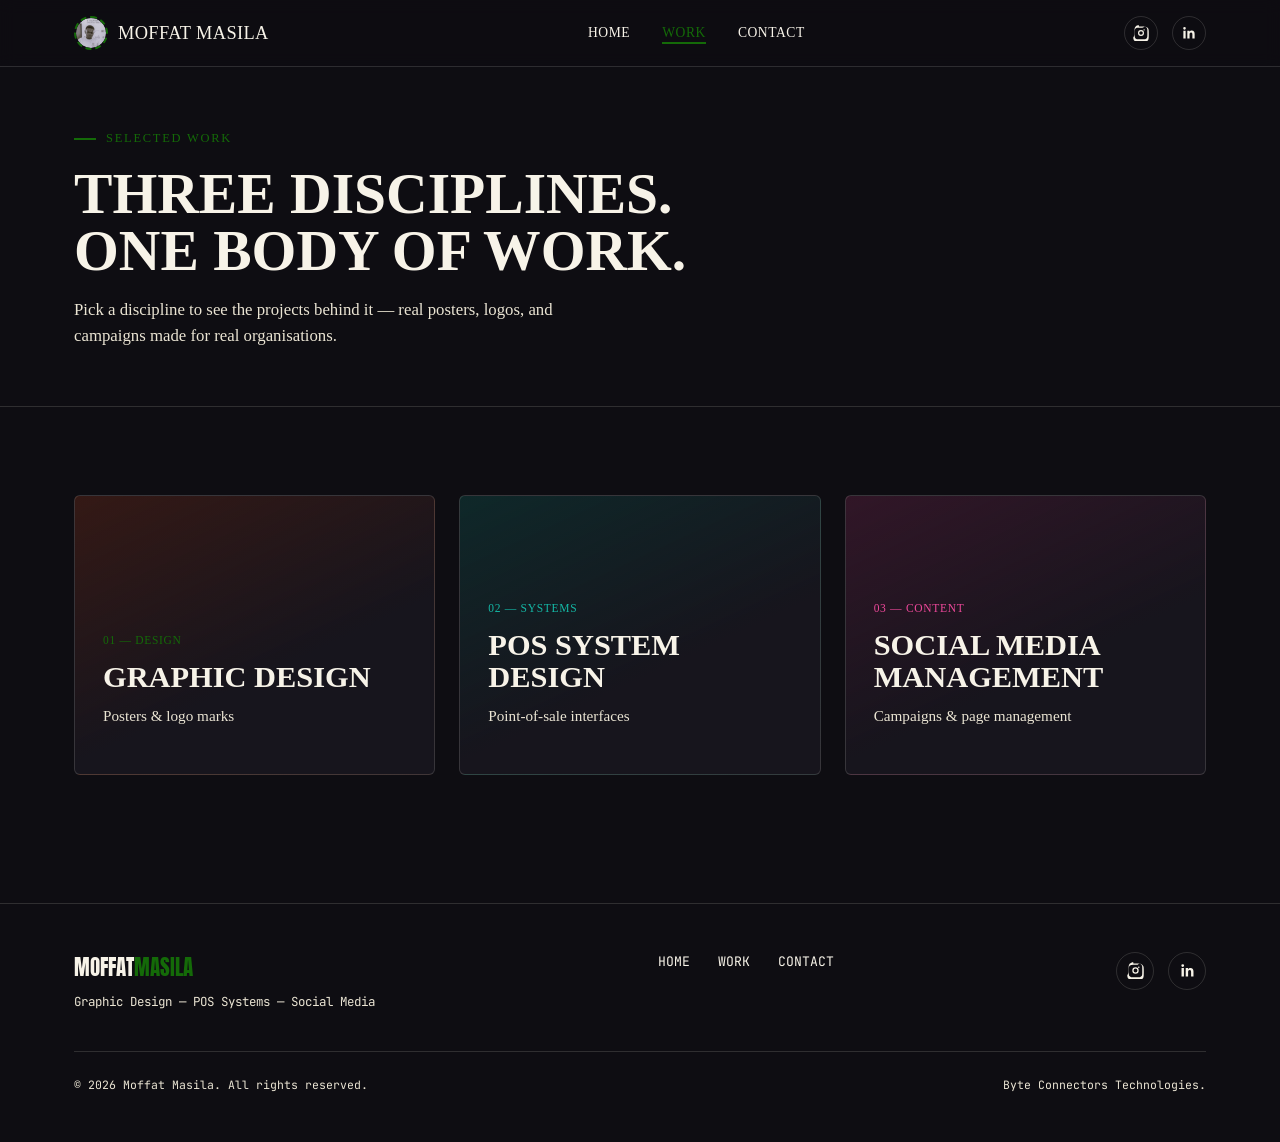
==== work/index.html @ 438902cf "new changes" ====
<!DOCTYPE html>
<html lang="en">
<head>
<meta charset="UTF-8">
<meta name="viewport" content="width=device-width, initial-scale=1.0">
<title>Work — Moffat Masila</title>
<meta name="description" content="Graphic design, POS system design, and social media management work by Moffat Masila.">
<link rel="icon" type="image/svg+xml" href="../images/favicon.svg">
<link rel="preconnect" href="https://fonts.googleapis.com">
<link rel="preconnect" href="https://fonts.gstatic.com" crossorigin>
<link href="https://fonts.googleapis.com/css2?family=Anton&family=JetBrains+Mono:wght@400;500;700&family=Work+Sans:wght@400;500;600&display=swap" rel="stylesheet">
<link rel="stylesheet" href="../css/style.css">
</head>
<body>

<header class="site-header">
  <div class="container nav">
    <a href="../index.html" class="nav-mark">
      <span class="badge"><img src="../images/profile/moffat-masila.jpg" alt="Moffat Masila"></span> MOFFAT MASILA
    </a>
    <nav aria-label="Primary">
      <ul class="nav-links">
        <li><a href="../index.html">Home</a></li>
        <li><a href="index.html" aria-current="page">Work</a></li>
        <li><a href="../contact.html">Contact</a></li>
      </ul>
    </nav>
    <div class="nav-social" aria-label="Social links">
      <a href="https://www.instagram.com/mas_i1a?igsi=MXI4czhwNWgxZ2kyMw==" aria-label="Instagram">
        <svg viewBox="0 0 24 24"><path d="M12 2.2c3.2 0 3.6 0 4.9.07 1.3.06 2.2.27 2.9.55.8.3 1.4.7 2 1.3.6.6 1 1.2 1.3 2 .3.7.5 1.6.5 2.9.1 1.3.1 1.7.1 4.9s0 3.6-.1 4.9c-.1 1.3-.2 2.2-.5 2.9-.3.8-.7 1.4-1.3 2-.6.6-1.2 1-2 1.3-.7.3-1.6.5-2.9.5-1.3.1-1.7.1-4.9.1s-3.6 0-4.9-.1c-1.3-.1-2.2-.2-2.9-.5-.8-.3-1.4-.7-2-1.3-.6-.6-1-1.2-1.3-2-.3-.7-.5-1.6-.5-2.9C2.2 15.6 2.2 15.2 2.2 12s0-3.6.1-4.9c.1-1.3.2-2.2.5-2.9.3-.8.7-1.4 1.3-2 .6-.6 1.2-1 2-1.3.7-.3 1.6-.5 2.9-.5C8.4 2.2 8.8 2.2 12 2.2zm0 1.8c-3.1 0-3.5 0-4.8.07-1.1.05-1.7.24-2.1.4-.5.2-.9.44-1.3.85-.4.4-.65.8-.85 1.3-.16.4-.35 1-.4 2.1C2.5 8.5 2.5 8.9 2.5 12s0 3.5.07 4.8c.05 1.1.24 1.7.4 2.1.2.5.44.9.85 1.3.4.4.8.65 1.3.85.4.16 1 .35 2.1.4 1.3.07 1.7.07 4.8.07s3.5 0 4.8-.07c1.1-.05 1.7-.24 2.1-.4.5-.2.9-.44 1.3-.85.4-.4.65-.8.85-1.3.16-.4.35-1 .4-2.1.07-1.3.07-1.7.07-4.8s0-3.5-.07-4.8c-.05-1.1-.24-1.7-.4-2.1-.2-.5-.44-.9-.85-1.3-.4-.4-.8-.65-1.3-.85-.4-.16-1-.35-2.1-.4C15.5 4 15.1 4 12 4zm0 3.5a4.5 4.5 0 110 9 4.5 4.5 0 010-9zm0 1.8a2.7 2.7 0 100 5.4 2.7 2.7 0 000-5.4zm5.7-2a1.05 1.05 0 11-2.1 0 1.05 1.05 0 012.1 0z"/></svg>
      </a>
      <a href="https://www.linkedin.com/in/moffat-masila-363402240" aria-label="LinkedIn">
        <svg viewBox="0 0 24 24"><path d="M6.94 8.5H3.56V20.4h3.38V8.5zM5.25 3.1a1.96 1.96 0 100 3.92 1.96 1.96 0 000-3.92zM20.44 20.4h-3.37v-5.9c0-1.4-.02-3.2-1.95-3.2-1.96 0-2.26 1.53-2.26 3.1v6h-3.37V8.5h3.24v1.63h.05c.45-.86 1.56-1.77 3.2-1.77 3.43 0 4.46 2.26 4.46 5.2v6.84z"/></svg>
      </a>
    </div>
    <button class="nav-toggle" aria-label="Toggle menu" aria-expanded="false">Menu</button>
  </div>
</header>

<main>
  <section class="page-hero">
    <div class="container">
      <span class="eyebrow">Selected work</span>
      <h1>Three disciplines.<br>One body of work.</h1>
      <p>Pick a discipline to see the projects behind it — real posters, logos, and campaigns made for real organisations.</p>
    </div>
  </section>

  <section>
    <div class="container hub-tiles">
      <a class="hub-tile t-graphic" href="graphic-design.html">
        <span class="tile-tag">01 — Design</span>
        <h3>Graphic Design</h3>
        <p>Posters &amp; logo marks</p>
      </a>
      <a class="hub-tile t-pos" href="pos-design.html">
        <span class="tile-tag">02 — Systems</span>
        <h3>POS System Design</h3>
        <p>Point-of-sale interfaces</p>
      </a>
      <a class="hub-tile t-social" href="social-media.html">
        <span class="tile-tag">03 — Content</span>
        <h3>Social Media Management</h3>
        <p>Campaigns &amp; page management</p>
      </a>
    </div>
  </section>
</main>

<footer class="site-footer">
  <div class="container">
    <div class="footer-grid">
      <div>
        <div class="footer-mark">MOFFAT<span>MASILA</span></div>
        <div class="footer-tag">Graphic Design — POS Systems — Social Media</div>
      </div>
      <ul class="footer-links">
        <li><a href="../index.html">Home</a></li>
        <li><a href="index.html">Work</a></li>
        <li><a href="../contact.html">Contact</a></li>
      </ul>
      <div class="footer-social" aria-label="Social links">
        <a href="https://www.instagram.com/mas_i1a?igsi=MXI4czhwNWgxZ2kyMw==" aria-label="Instagram">
          <svg viewBox="0 0 24 24"><path d="M12 2.2c3.2 0 3.6 0 4.9.07 1.3.06 2.2.27 2.9.55.8.3 1.4.7 2 1.3.6.6 1 1.2 1.3 2 .3.7.5 1.6.5 2.9.1 1.3.1 1.7.1 4.9s0 3.6-.1 4.9c-.1 1.3-.2 2.2-.5 2.9-.3.8-.7 1.4-1.3 2-.6.6-1.2 1-2 1.3-.7.3-1.6.5-2.9.5-1.3.1-1.7.1-4.9.1s-3.6 0-4.9-.1c-1.3-.1-2.2-.2-2.9-.5-.8-.3-1.4-.7-2-1.3-.6-.6-1-1.2-1.3-2-.3-.7-.5-1.6-.5-2.9C2.2 15.6 2.2 15.2 2.2 12s0-3.6.1-4.9c.1-1.3.2-2.2.5-2.9.3-.8.7-1.4 1.3-2 .6-.6 1.2-1 2-1.3.7-.3 1.6-.5 2.9-.5C8.4 2.2 8.8 2.2 12 2.2zm0 1.8c-3.1 0-3.5 0-4.8.07-1.1.05-1.7.24-2.1.4-.5.2-.9.44-1.3.85-.4.4-.65.8-.85 1.3-.16.4-.35 1-.4 2.1C2.5 8.5 2.5 8.9 2.5 12s0 3.5.07 4.8c.05 1.1.24 1.7.4 2.1.2.5.44.9.85 1.3.4.4.8.65 1.3.85.4.16 1 .35 2.1.4 1.3.07 1.7.07 4.8.07s3.5 0 4.8-.07c1.1-.05 1.7-.24 2.1-.4.5-.2.9-.44 1.3-.85.4-.4.65-.8.85-1.3.16-.4.35-1 .4-2.1.07-1.3.07-1.7.07-4.8s0-3.5-.07-4.8c-.05-1.1-.24-1.7-.4-2.1-.2-.5-.44-.9-.85-1.3-.4-.4-.8-.65-1.3-.85-.4-.16-1-.35-2.1-.4C15.5 4 15.1 4 12 4zm0 3.5a4.5 4.5 0 110 9 4.5 4.5 0 010-9zm0 1.8a2.7 2.7 0 100 5.4 2.7 2.7 0 000-5.4zm5.7-2a1.05 1.05 0 11-2.1 0 1.05 1.05 0 012.1 0z"/></svg>
        </a>
        <a href="https://www.linkedin.com/in/moffat-masila-363402240" aria-label="LinkedIn">
          <svg viewBox="0 0 24 24"><path d="M6.94 8.5H3.56V20.4h3.38V8.5zM5.25 3.1a1.96 1.96 0 100 3.92 1.96 1.96 0 000-3.92zM20.44 20.4h-3.37v-5.9c0-1.4-.02-3.2-1.95-3.2-1.96 0-2.26 1.53-2.26 3.1v6h-3.37V8.5h3.24v1.63h.05c.45-.86 1.56-1.77 3.2-1.77 3.43 0 4.46 2.26 4.46 5.2v6.84z"/></svg>
        </a>
      </div>
    </div>
    <div class="footer-bottom">
      <span>© <span id="year"></span> Moffat Masila. All rights reserved.</span>
      <span>Byte Connectors Technologies.</span>
    </div>
  </div>
</footer>

<script>document.getElementById('year').textContent = new Date().getFullYear();</script>
<script src="../js/script.js"></script>
</body>
</html>
---- css/style.css ----
/* ============================================
   MOFFAT MASILA — PORTFOLIO
   Design language: bold poster energy, borrowed
   from the pinboard / pasted-flyer world of the
   work itself. Torn edges, tilt, tape, stamps.
   ============================================ */

:root{
  /* --- Color tokens --- */
  --bg:        #0E0D12;   /* near-black charcoal canvas */
  --bg-soft:   #17151D;   /* raised surface */
  --paper:     #F7F3E8;   /* warm poster-stock off-white */
  --paper-dim: #EAE4D3;
  --ink:       #17151D;   /* near-black text on paper */
  --ink-soft:  #4A4750;

  --orange:    #146a08;   /* primary accent — CTA / stamp */
  --gold:      #FFC531;
  --teal:      #14B8A6;
  --pink:      #EC4899;
  --purple:    #8B5CF6;

  --line:      rgba(247,243,232,0.14);

  /* --- Type --- */
  --font-display: 'Anton', 'Arial Narrow', sans-serif;
  --font-body:    'Work Sans', 'Segoe UI', sans-serif;
  --font-mono:    'JetBrains Mono', 'Courier New', monospace;
  --font-georgia: Georgia, 'Times New Roman', Times, serif; /* site-wide, excludes footer */

  --radius: 6px;
}

*, *::before, *::after{ box-sizing: border-box; }

html{ scroll-behavior: smooth; }

body{
  margin: 0;
  background: var(--bg);
  color: var(--paper);
  font-family: var(--font-georgia);
  font-size: 16px;
  line-height: 1.55;
  -webkit-font-smoothing: antialiased;
}

img{ max-width: 100%; display: block; }
a{ color: inherit; text-decoration: none; }

.container{
  width: 100%;
  max-width: 1180px;
  margin-inline: auto;
  padding-inline: 24px;
}

/* Reduced motion respect */
@media (prefers-reduced-motion: reduce){
  html{ scroll-behavior: auto; }
  *, *::before, *::after{ animation-duration: 0.001ms !important; transition-duration: 0.001ms !important; }
}

/* Focus visibility */
a:focus-visible, button:focus-visible, input:focus-visible, textarea:focus-visible{
  outline: 3px solid var(--gold);
  outline-offset: 3px;
}

/* ============ EYEBROW / LABELS ============ */
.eyebrow{
  font-family: var(--font-georgia);
  font-size: 0.78rem;
  letter-spacing: 0.14em;
  text-transform: uppercase;
  color: var(--orange);
  display: inline-flex;
  align-items: center;
  gap: 10px;
}
.eyebrow::before{
  content: "";
  width: 22px;
  height: 2px;
  background: var(--orange);
  display: inline-block;
}

/* ============ NAVIGATION ============ */
.site-header{
  position: sticky;
  top: 0;
  z-index: 100;
  background: rgba(14,13,18,0.92);
  backdrop-filter: blur(8px);
  border-bottom: 1px solid var(--line);
}
.nav{
  display: flex;
  align-items: center;
  justify-content: space-between;
  padding-block: 16px;
}
.nav-mark{
  display: flex;
  align-items: center;
  gap: 10px;
  font-family: var(--font-georgia);
  font-size: 1.15rem;
  letter-spacing: 0.02em;
}
.nav-mark .badge{
  width: 34px; height: 34px;
  border-radius: 50%;
  border: 2px dashed var(--orange);
  display: flex; align-items: center; justify-content: center;
  font-family: var(--font-georgia);
  font-size: 0.65rem;
  font-weight: 700;
  overflow: hidden;
  flex-shrink: 0;
}
.nav-mark .badge img{
  width: 100%; height: 100%;
  object-fit: cover;
  border-radius: 50%;
}
.nav-links{
  display: flex;
  align-items: center;
  gap: 32px;
  list-style: none;
  margin: 0; padding: 0;
  font-family: var(--font-georgia);
  font-size: 0.85rem;
  letter-spacing: 0.04em;
  text-transform: uppercase;
}
.nav-links a{
  position: relative;
  padding-block: 4px;
}
.nav-links a::after{
  content: "";
  position: absolute;
  left: 0; bottom: 0;
  width: 0; height: 2px;
  background: var(--orange);
  transition: width 0.25s ease;
}
.nav-links a:hover::after,
.nav-links a[aria-current="page"]::after{
  width: 100%;
}
.nav-links a[aria-current="page"]{ color: var(--orange); }

.nav-social{
  display: flex; gap: 14px; align-items: center;
}
.nav-social a{
  width: 34px; height: 34px;
  border: 1px solid var(--line);
  border-radius: 50%;
  display: flex; align-items: center; justify-content: center;
  transition: border-color 0.2s ease, transform 0.2s ease, background 0.2s ease;
}
.nav-social a:hover{
  border-color: var(--orange);
  transform: translateY(-2px);
  background: rgba(255,90,41,0.1);
}
.nav-social svg{ width: 16px; height: 16px; fill: var(--paper); }

.nav-toggle{
  display: none;
  background: none; border: none; color: var(--paper);
  font-family: var(--font-georgia);
  font-size: 0.8rem;
  letter-spacing: 0.08em;
  cursor: pointer;
  padding: 8px 4px;
}

/* ============ HERO ============ */
.hero{
  position: relative;
  padding-block: 72px 96px;
  overflow: hidden;
}
.hero-grid{
  display: grid;
  grid-template-columns: 1.1fr 0.9fr;
  gap: 48px;
  align-items: center;
}
.hero h1{
  font-family: var(--font-georgia);
  font-size: clamp(3rem, 7vw, 5.6rem);
  line-height: 0.95;
  letter-spacing: 0.01em;
  margin: 18px 0 20px;
  text-transform: uppercase;
}
.hero h1 .line2{ color: var(--orange); display: block; }
.hero p.lede{
  font-size: 1.15rem;
  color: var(--paper-dim);
  max-width: 46ch;
  margin: 0 0 32px;
}
.hero-ctas{ display: flex; gap: 16px; flex-wrap: wrap; }

.btn{
  display: inline-flex;
  align-items: center;
  gap: 8px;
  padding: 14px 26px;
  border-radius: 999px;
  font-family: var(--font-georgia);
  font-size: 0.85rem;
  letter-spacing: 0.06em;
  text-transform: uppercase;
  border: 2px solid transparent;
  cursor: pointer;
  transition: transform 0.2s ease, background 0.2s ease, border-color 0.2s ease, color 0.2s ease;
}
.btn-primary{
  background: var(--orange);
  color: var(--ink);
  font-weight: 700;
}
.btn-primary:hover{ transform: translate(-2px,-2px); background: var(--gold); }
.btn-ghost{
  border-color: var(--line);
  color: var(--paper);
}
.btn-ghost:hover{ border-color: var(--paper); transform: translate(-2px,-2px); }

/* Pinboard collage */
.pinboard{
  position: relative;
  height: 440px;
}
.pin-item{
  position: absolute;
  background: var(--paper);
  padding: 8px 8px 22px;
  box-shadow: 0 18px 40px rgba(0,0,0,0.45);
  border-radius: 2px;
}
.pin-item img{ width: 100%; height: 100%; object-fit: cover; border-radius: 1px; }
.pin-item::after{
  content: attr(data-tag);
  position: absolute;
  left: 10px; bottom: 4px;
  font-family: var(--font-georgia);
  font-size: 0.6rem;
  color: var(--ink-soft);
  letter-spacing: 0.03em;
}
.pin-item::before{
  /* washi tape */
  content: "";
  position: absolute;
  top: -12px; left: 50%;
  transform: translateX(-50%) rotate(-3deg);
  width: 54px; height: 22px;
  background: rgba(255,197,49,0.85);
  box-shadow: 0 2px 4px rgba(0,0,0,0.2);
}
.pin-1{ width: 190px; height: 230px; top: 0; left: 10%; transform: rotate(-6deg); z-index: 2; }
.pin-2{ width: 170px; height: 210px; top: 40px; right: 4%; transform: rotate(5deg); z-index: 3; }
.pin-3{ width: 160px; height: 130px; bottom: 10px; left: 0; transform: rotate(4deg); z-index: 4; }
.pin-4{ width: 150px; height: 190px; bottom: -10px; right: 18%; transform: rotate(-4deg); z-index: 1; }

/* ============ SECTIONS ============ */
section{ padding-block: 88px; }
.section-head{ margin-bottom: 48px; max-width: 60ch; }
.section-head h2{
  font-family: var(--font-georgia);
  font-size: clamp(2rem, 4vw, 3rem);
  text-transform: uppercase;
  margin: 14px 0 0;
  line-height: 1.02;
}
.section-head p{ color: var(--paper-dim); margin-top: 14px; font-size: 1.05rem; }

.torn-divider{
  height: 26px;
  width: 100%;
  background: var(--bg);
  -webkit-mask-image: url("data:image/svg+xml,%3Csvg xmlns='http://www.w3.org/2000/svg' viewBox='0 0 200 20' preserveAspectRatio='none'%3E%3Cpath d='M0 10 Q5 2 10 10 T20 10 T30 10 T40 10 T50 10 T60 10 T70 10 T80 10 T90 10 T100 10 T110 10 T120 10 T130 10 T140 10 T150 10 T160 10 T170 10 T180 10 T190 10 T200 10 V20 H0 Z' fill='black'/%3E%3C/svg%3E");
  mask-image: url("data:image/svg+xml,%3Csvg xmlns='http://www.w3.org/2000/svg' viewBox='0 0 200 20' preserveAspectRatio='none'%3E%3Cpath d='M0 10 Q5 2 10 10 T20 10 T30 10 T40 10 T50 10 T60 10 T70 10 T80 10 T90 10 T100 10 T110 10 T120 10 T130 10 T140 10 T150 10 T160 10 T170 10 T180 10 T190 10 T200 10 V20 H0 Z' fill='black'/%3E%3C/svg%3E");
  -webkit-mask-size: 100% 100%;
  mask-size: 100% 100%;
}

/* ============ DISCIPLINE / WHAT-I-DO CARDS ============ */
.discipline-grid{
  display: grid;
  grid-template-columns: repeat(3, 1fr);
  gap: 24px;
}
.discipline-card{
  background: var(--bg-soft);
  border: 1px solid var(--line);
  border-radius: var(--radius);
  padding: 32px 26px;
  position: relative;
  transition: transform 0.25s ease, border-color 0.25s ease;
}
.discipline-card:hover{ transform: translateY(-6px) rotate(-0.6deg); border-color: var(--orange); }
.discipline-card .num{
  font-family: var(--font-georgia);
  font-size: 0.75rem;
  color: var(--orange);
}
.discipline-card h3{
  font-family: var(--font-georgia);
  text-transform: uppercase;
  font-size: 1.5rem;
  margin: 14px 0 10px;
  letter-spacing: 0.01em;
}
.discipline-card p{ color: var(--paper-dim); font-size: 0.98rem; margin: 0 0 20px; }
.discipline-card .go{
  font-family: var(--font-georgia);
  font-size: 0.78rem;
  text-transform: uppercase;
  color: var(--gold);
  display: inline-flex; align-items: center; gap: 6px;
}
.discipline-card .go svg{ width: 14px; height: 14px; transition: transform 0.2s ease; }
.discipline-card:hover .go svg{ transform: translateX(4px); }

/* ============ WORK GALLERY ============ */
.gallery{
  display: grid;
  grid-template-columns: repeat(3, 1fr);
  gap: 28px;
}
.gallery.gallery-logos{ grid-template-columns: repeat(3, 1fr); }
.gallery-item{
  background: var(--paper);
  border-radius: 3px;
  overflow: hidden;
  box-shadow: 0 14px 30px rgba(0,0,0,0.35);
  cursor: pointer;
  transition: transform 0.25s ease;
}
.gallery-item:hover{ transform: translateY(-6px); }
.gallery-item .thumb{
  aspect-ratio: 4 / 5;
  overflow: hidden;
  background: var(--paper-dim);
  display: flex; align-items: center; justify-content: center;
}
.gallery-item .thumb.square{ aspect-ratio: 1 / 1; }
.gallery-item .thumb.wide{ aspect-ratio: 16 / 8; }
.gallery-item .thumb img{ width: 100%; height: 100%; object-fit: cover; }
.gallery-item .thumb img.contain{ object-fit: contain; padding: 18px; }
.gallery-item .cap{
  padding: 16px 18px 20px;
  color: var(--ink);
}
.gallery-item .cap .tag{
  font-family: var(--font-georgia);
  font-size: 0.68rem;
  text-transform: uppercase;
  letter-spacing: 0.06em;
  color: var(--pink);
}
.gallery-item .cap h4{
  font-family: var(--font-georgia);
  font-size: 1.05rem;
  text-transform: uppercase;
  margin: 6px 0 4px;
  letter-spacing: 0.01em;
}
.gallery-item .cap p{ font-size: 0.88rem; color: var(--ink-soft); margin: 0; }

/* Placeholder card (no image yet) */
.gallery-item.placeholder{
  background: var(--bg-soft);
  border: 1.5px dashed var(--line);
  box-shadow: none;
  cursor: default;
}
.gallery-item.placeholder:hover{ transform: none; }
.gallery-item.placeholder .thumb{
  background: transparent;
  border-bottom: 1.5px dashed var(--line);
}
.gallery-item.placeholder .thumb span{
  font-family: var(--font-georgia);
  font-size: 0.75rem;
  color: var(--ink-soft);
  color: var(--paper-dim);
  text-align: center;
  padding: 0 20px;
}
.gallery-item.placeholder .cap h4,
.gallery-item.placeholder .cap p{ color: var(--paper-dim); }
.gallery-item.placeholder .cap .tag{ color: var(--teal); }

/* ============ WORK HUB TILES ============ */
.hub-tiles{
  display: grid;
  grid-template-columns: repeat(3, 1fr);
  gap: 24px;
}
.hub-tile{
  position: relative;
  border-radius: var(--radius);
  padding: 40px 28px;
  min-height: 280px;
  display: flex; flex-direction: column; justify-content: flex-end;
  overflow: hidden;
  border: 1px solid var(--line);
  transition: transform 0.25s ease;
}
.hub-tile:hover{ transform: translateY(-6px); }
.hub-tile .tile-tag{
  font-family: var(--font-georgia);
  font-size: 0.72rem;
  text-transform: uppercase;
  letter-spacing: 0.06em;
  margin-bottom: 12px;
}
.hub-tile h3{
  font-family: var(--font-georgia);
  text-transform: uppercase;
  font-size: 1.9rem;
  margin: 0 0 10px;
  line-height: 1.05;
}
.hub-tile p{ color: var(--paper-dim); margin: 0 0 6px; font-size: 0.95rem; }
.hub-tile.t-graphic{ background: linear-gradient(155deg, rgba(255,90,41,0.16), var(--bg-soft) 60%); }
.hub-tile.t-graphic .tile-tag{ color: var(--orange); }
.hub-tile.t-pos{ background: linear-gradient(155deg, rgba(20,184,166,0.16), var(--bg-soft) 60%); }
.hub-tile.t-pos .tile-tag{ color: var(--teal); }
.hub-tile.t-social{ background: linear-gradient(155deg, rgba(236,72,153,0.16), var(--bg-soft) 60%); }
.hub-tile.t-social .tile-tag{ color: var(--pink); }

/* ============ ABOUT STRIP ============ */
.about-strip{
  display: grid;
  grid-template-columns: 0.8fr 1.2fr;
  gap: 56px;
  align-items: start;
}
.about-strip .stamp{
  width: 150px; height: 150px;
  border-radius: 50%;
  border: 2px dashed var(--orange);
  display: flex; align-items: center; justify-content: center;
  text-align: center;
  font-family: var(--font-georgia);
  font-size: 0.72rem;
  letter-spacing: 0.04em;
  color: var(--orange);
  padding: 6px;
  overflow: hidden;
}
.about-strip .stamp img{
  width: 100%; height: 100%;
  object-fit: cover;
  border-radius: 50%;
}
.about-strip p{ font-size: 1.08rem; color: var(--paper-dim); }
.about-strip p strong{ color: var(--paper); }

/* ============ CONTACT ============ */
.contact-grid{
  display: grid;
  grid-template-columns: 1fr 1fr;
  gap: 56px;
}
.contact-card{
  background: var(--paper);
  color: var(--ink);
  border-radius: var(--radius);
  padding: 36px;
}
.contact-card h3{
  font-family: var(--font-georgia);
  text-transform: uppercase;
  font-size: 1.3rem;
  margin: 0 0 20px;
}
.contact-row{
  display: flex;
  align-items: center;
  gap: 14px;
  padding-block: 14px;
  border-bottom: 1px solid rgba(23,21,29,0.12);
}
.contact-row:last-child{ border-bottom: none; }
.contact-row .icon{
  width: 36px; height: 36px;
  border-radius: 50%;
  background: var(--ink);
  color: var(--paper);
  display: flex; align-items: center; justify-content: center;
  flex-shrink: 0;
}
.contact-row .icon svg{ width: 16px; height: 16px; fill: currentColor; }
.contact-row .label{ font-family: var(--font-georgia); font-size: 0.7rem; text-transform: uppercase; color: var(--ink-soft); letter-spacing: 0.05em; }
.contact-row .value{ font-size: 1rem; font-weight: 600; }
.placeholder-note{
  font-family: var(--font-georgia);
  font-size: 0.68rem;
  color: var(--pink);
  background: rgba(236,72,153,0.08);
  border: 1px dashed rgba(236,72,153,0.5);
  padding: 3px 8px;
  border-radius: 4px;
  margin-left: 8px;
}

.form-field{ margin-bottom: 20px; }
.form-field label{
  display: block;
  font-family: var(--font-georgia);
  font-size: 0.75rem;
  text-transform: uppercase;
  letter-spacing: 0.05em;
  color: var(--paper-dim);
  margin-bottom: 8px;
}
.form-field input,
.form-field textarea{
  width: 100%;
  background: var(--bg-soft);
  border: 1px solid var(--line);
  border-radius: 4px;
  padding: 13px 14px;
  color: var(--paper);
  font-family: var(--font-georgia);
  font-size: 0.98rem;
}
.form-field input:focus,
.form-field textarea:focus{ border-color: var(--orange); outline: none; }
.form-field textarea{ resize: vertical; min-height: 120px; }
.form-note{
  font-family: var(--font-georgia);
  font-size: 0.72rem;
  color: var(--paper-dim);
  margin-top: -6px;
  margin-bottom: 24px;
}

/* ============ FOOTER ============ */
.site-footer{
  border-top: 1px solid var(--line);
  padding-block: 48px;
  margin-top: 40px;
}
.footer-grid{
  display: flex;
  justify-content: space-between;
  align-items: flex-start;
  flex-wrap: wrap;
  gap: 32px;
}
.footer-mark{
  font-family: var(--font-display);
  font-size: 1.3rem;
  text-transform: uppercase;
}
.footer-mark span{ color: var(--orange); }
.footer-tag{
  font-family: var(--font-mono);
  font-size: 0.78rem;
  color: var(--paper-dim);
  margin-top: 8px;
}
.footer-links{
  display: flex; gap: 28px;
  list-style: none; margin: 0; padding: 0;
  font-family: var(--font-mono);
  font-size: 0.82rem;
  text-transform: uppercase;
}
.footer-social{ display: flex; gap: 14px; }
.footer-social a{
  width: 38px; height: 38px;
  border: 1px solid var(--line);
  border-radius: 50%;
  display: flex; align-items: center; justify-content: center;
  transition: border-color 0.2s ease, transform 0.2s ease;
}
.footer-social a:hover{ border-color: var(--orange); transform: translateY(-2px); }
.footer-social svg{ width: 17px; height: 17px; fill: var(--paper); }
.footer-bottom{
  margin-top: 40px;
  padding-top: 24px;
  border-top: 1px solid var(--line);
  display: flex; justify-content: space-between; flex-wrap: wrap; gap: 12px;
  font-family: var(--font-mono);
  font-size: 0.72rem;
  color: var(--ink-soft);
  color: var(--paper-dim);
}

/* ============ LIGHTBOX ============ */
.lightbox{
  position: fixed; inset: 0;
  background: rgba(14,13,18,0.94);
  display: none;
  align-items: center; justify-content: center;
  z-index: 1000;
  padding: 40px;
}
.lightbox.open{ display: flex; }
.lightbox img{ max-width: min(90vw, 900px); max-height: 82vh; object-fit: contain; border-radius: 4px; }
.lightbox-cap{
  position: absolute;
  bottom: 36px; left: 0; right: 0;
  text-align: center;
  font-family: var(--font-georgia);
  font-size: 0.8rem;
  color: var(--paper-dim);
}
.lightbox-close{
  position: absolute; top: 24px; right: 28px;
  background: none; border: 1px solid var(--line);
  color: var(--paper);
  width: 42px; height: 42px; border-radius: 50%;
  font-size: 1.1rem;
  cursor: pointer;
}
.lightbox-close:hover{ border-color: var(--orange); }

/* ============ PAGE HERO (sub pages) ============ */
.page-hero{
  padding-block: 56px 40px;
  border-bottom: 1px solid var(--line);
}
.page-hero h1{
  font-family: var(--font-georgia);
  text-transform: uppercase;
  font-size: clamp(2.2rem, 5vw, 3.6rem);
  margin: 16px 0 14px;
  line-height: 1;
}
.page-hero p{ color: var(--paper-dim); max-width: 60ch; font-size: 1.05rem; }
.breadcrumb{
  font-family: var(--font-georgia);
  font-size: 0.75rem;
  text-transform: uppercase;
  color: var(--paper-dim);
  letter-spacing: 0.04em;
}
.breadcrumb a{ color: var(--orange); }
.breadcrumb a:hover{ text-decoration: underline; }

/* ============ RESPONSIVE ============ */
@media (max-width: 900px){
  .hero-grid{ grid-template-columns: 1fr; }
  .pinboard{ height: 340px; margin-top: 20px; }
  .discipline-grid{ grid-template-columns: 1fr; }
  .gallery{ grid-template-columns: repeat(2, 1fr); }
  .hub-tiles{ grid-template-columns: 1fr; }
  .about-strip{ grid-template-columns: 1fr; }
  .contact-grid{ grid-template-columns: 1fr; }
}

@media (max-width: 720px){
  .nav-links, .nav-social{ display: none; }
  .nav-links.open{
    display: flex;
    flex-direction: column;
    position: absolute;
    top: 100%; left: 0; right: 0;
    background: var(--bg-soft);
    padding: 20px 24px;
    gap: 18px;
    border-bottom: 1px solid var(--line);
  }
  .nav-social.open{
    display: flex;
    position: absolute;
    top: calc(100% + 168px);
    left: 24px;
  }
  .nav-toggle{ display: block; }
  .gallery{ grid-template-columns: 1fr; }
  section{ padding-block: 56px; }
  .footer-grid{ flex-direction: column; }
}
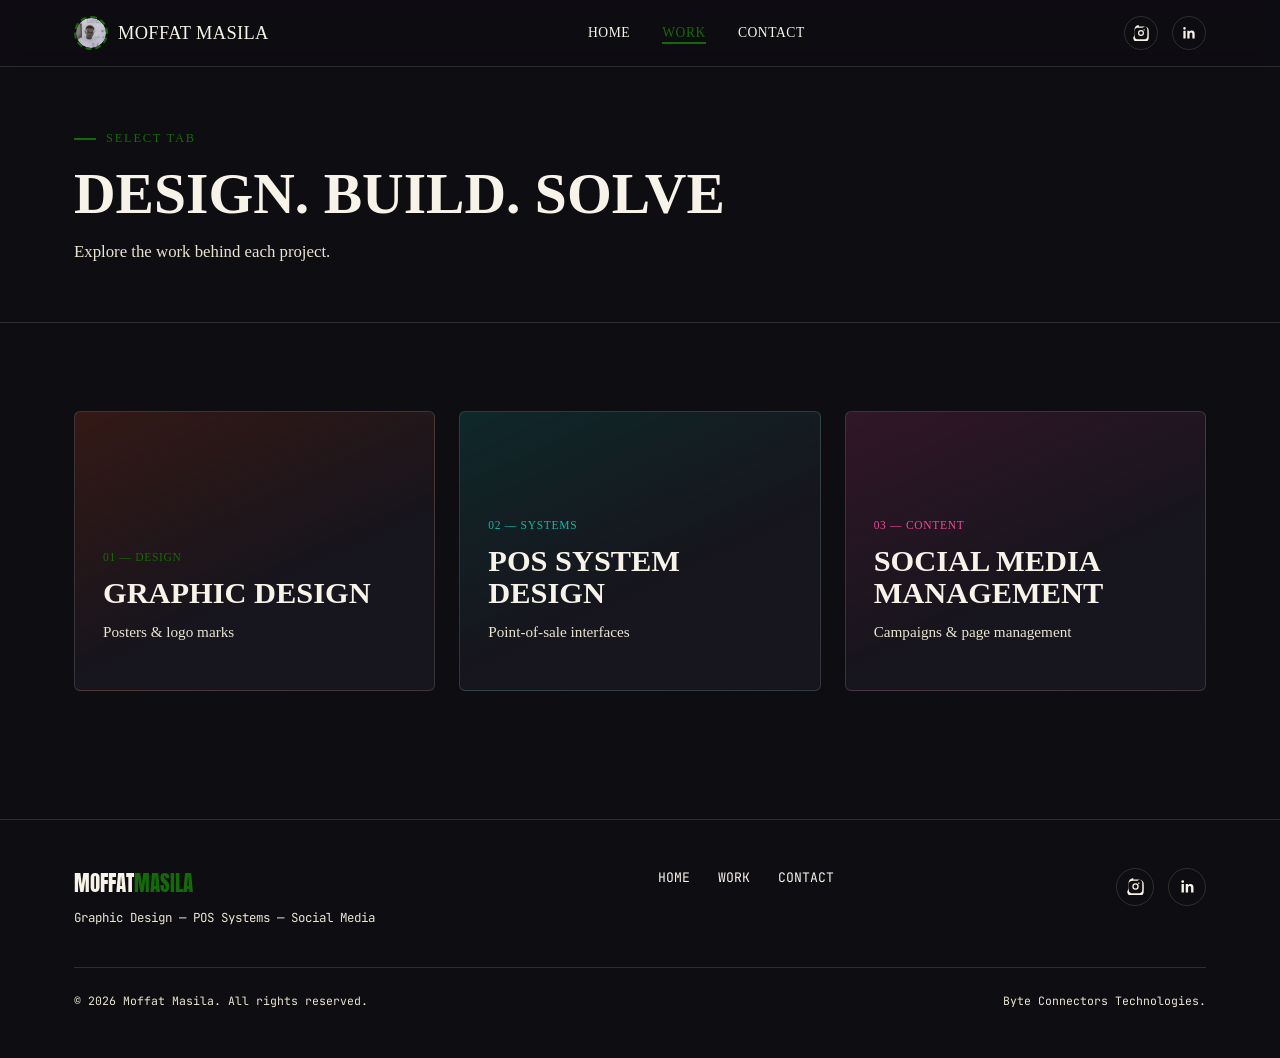
==== commit c609a148: "Text update" ====
--- a/work/index.html
+++ b/work/index.html
@@ -40,9 +40,9 @@
 <main>
   <section class="page-hero">
     <div class="container">
-      <span class="eyebrow">Selected work</span>
-      <h1>Three disciplines.<br>One body of work.</h1>
-      <p>Pick a discipline to see the projects behind it — real posters, logos, and campaigns made for real organisations.</p>
+      <span class="eyebrow">Select Tab</span>
+      <h1>Design. Build. Solve</h1>
+      <p>Explore the work behind each project.</p>
     </div>
   </section>
 
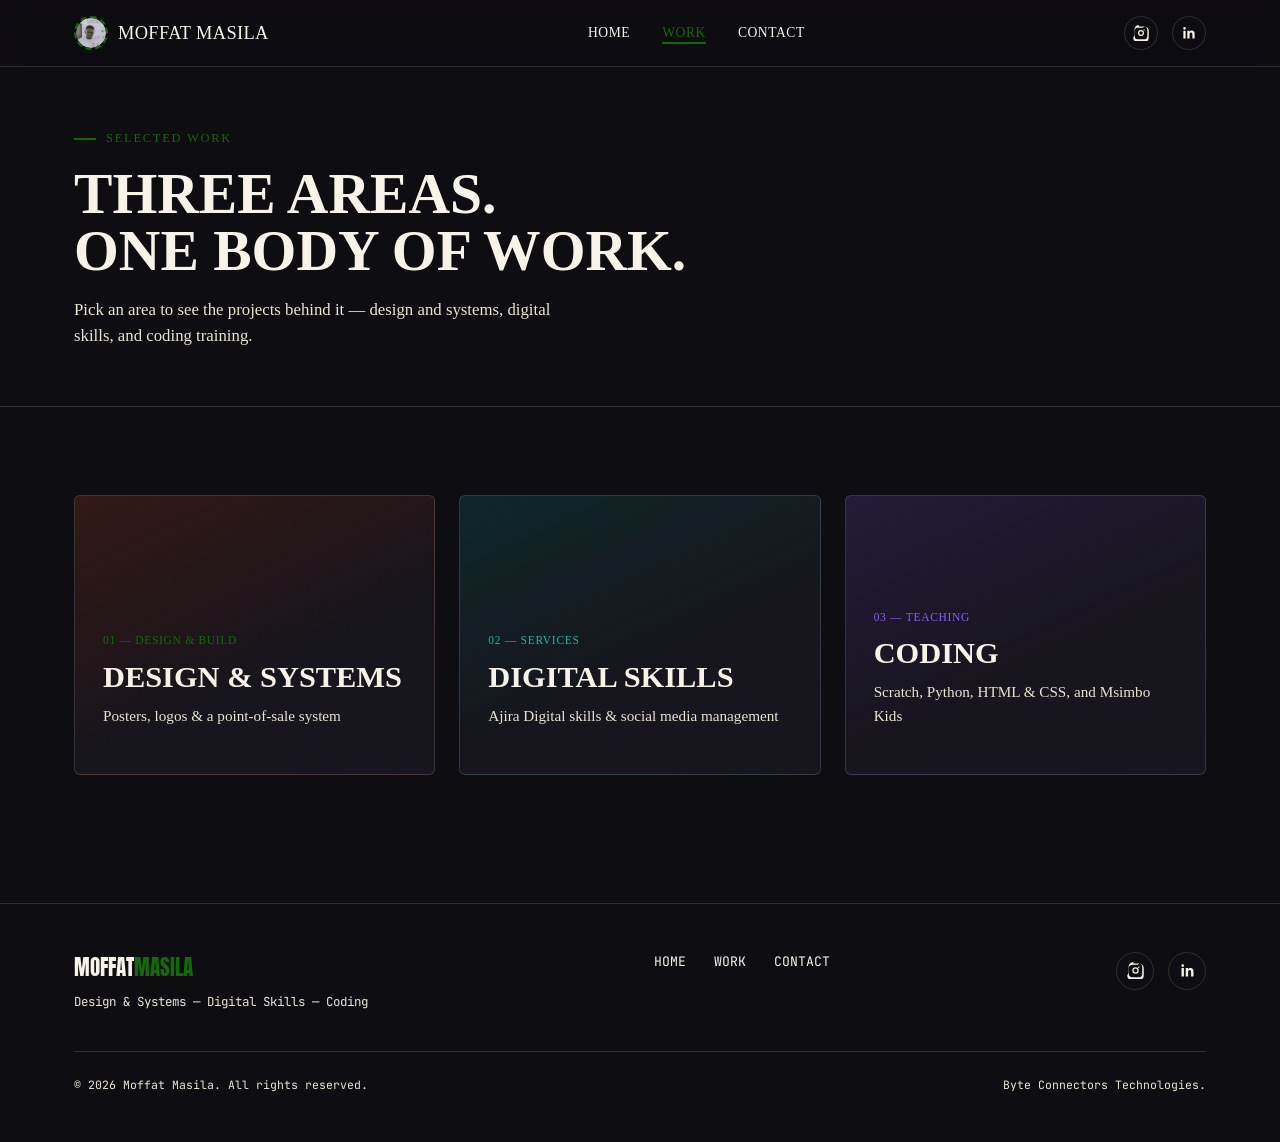
==== commit cb6e84a2: "portfolio update" ====
--- a/work/index.html
+++ b/work/index.html
@@ -26,10 +26,12 @@
       </ul>
     </nav>
     <div class="nav-social" aria-label="Social links">
+      <!-- PLACEHOLDER: replace href with your real Instagram URL -->
       <a href="https://www.instagram.com/mas_i1a?igsi=MXI4czhwNWgxZ2kyMw==" aria-label="Instagram">
         <svg viewBox="0 0 24 24"><path d="M12 2.2c3.2 0 3.6 0 4.9.07 1.3.06 2.2.27 2.9.55.8.3 1.4.7 2 1.3.6.6 1 1.2 1.3 2 .3.7.5 1.6.5 2.9.1 1.3.1 1.7.1 4.9s0 3.6-.1 4.9c-.1 1.3-.2 2.2-.5 2.9-.3.8-.7 1.4-1.3 2-.6.6-1.2 1-2 1.3-.7.3-1.6.5-2.9.5-1.3.1-1.7.1-4.9.1s-3.6 0-4.9-.1c-1.3-.1-2.2-.2-2.9-.5-.8-.3-1.4-.7-2-1.3-.6-.6-1-1.2-1.3-2-.3-.7-.5-1.6-.5-2.9C2.2 15.6 2.2 15.2 2.2 12s0-3.6.1-4.9c.1-1.3.2-2.2.5-2.9.3-.8.7-1.4 1.3-2 .6-.6 1.2-1 2-1.3.7-.3 1.6-.5 2.9-.5C8.4 2.2 8.8 2.2 12 2.2zm0 1.8c-3.1 0-3.5 0-4.8.07-1.1.05-1.7.24-2.1.4-.5.2-.9.44-1.3.85-.4.4-.65.8-.85 1.3-.16.4-.35 1-.4 2.1C2.5 8.5 2.5 8.9 2.5 12s0 3.5.07 4.8c.05 1.1.24 1.7.4 2.1.2.5.44.9.85 1.3.4.4.8.65 1.3.85.4.16 1 .35 2.1.4 1.3.07 1.7.07 4.8.07s3.5 0 4.8-.07c1.1-.05 1.7-.24 2.1-.4.5-.2.9-.44 1.3-.85.4-.4.65-.8.85-1.3.16-.4.35-1 .4-2.1.07-1.3.07-1.7.07-4.8s0-3.5-.07-4.8c-.05-1.1-.24-1.7-.4-2.1-.2-.5-.44-.9-.85-1.3-.4-.4-.8-.65-1.3-.85-.4-.16-1-.35-2.1-.4C15.5 4 15.1 4 12 4zm0 3.5a4.5 4.5 0 110 9 4.5 4.5 0 010-9zm0 1.8a2.7 2.7 0 100 5.4 2.7 2.7 0 000-5.4zm5.7-2a1.05 1.05 0 11-2.1 0 1.05 1.05 0 012.1 0z"/></svg>
       </a>
-      <a href="https://www.linkedin.com/in/moffat-masila-363402240" aria-label="LinkedIn">
+      <!-- PLACEHOLDER: replace href with your real LinkedIn URL -->
+      <a href="#" aria-label="LinkedIn">
         <svg viewBox="0 0 24 24"><path d="M6.94 8.5H3.56V20.4h3.38V8.5zM5.25 3.1a1.96 1.96 0 100 3.92 1.96 1.96 0 000-3.92zM20.44 20.4h-3.37v-5.9c0-1.4-.02-3.2-1.95-3.2-1.96 0-2.26 1.53-2.26 3.1v6h-3.37V8.5h3.24v1.63h.05c.45-.86 1.56-1.77 3.2-1.77 3.43 0 4.46 2.26 4.46 5.2v6.84z"/></svg>
       </a>
     </div>
@@ -40,28 +42,28 @@
 <main>
   <section class="page-hero">
     <div class="container">
-      <span class="eyebrow">Select Tab</span>
-      <h1>Design. Build. Solve</h1>
-      <p>Explore the work behind each project.</p>
+      <span class="eyebrow">Selected work</span>
+      <h1>Three areas.<br>One body of work.</h1>
+      <p>Pick an area to see the projects behind it — design and systems, digital skills, and coding training.</p>
     </div>
   </section>
 
   <section>
     <div class="container hub-tiles">
-      <a class="hub-tile t-graphic" href="graphic-design.html">
-        <span class="tile-tag">01 — Design</span>
-        <h3>Graphic Design</h3>
-        <p>Posters &amp; logo marks</p>
+      <a class="hub-tile t-graphic" href="design-systems.html">
+        <span class="tile-tag">01 — Design &amp; Build</span>
+        <h3>Design &amp; Systems</h3>
+        <p>Posters, logos &amp; a point-of-sale system</p>
       </a>
-      <a class="hub-tile t-pos" href="pos-design.html">
-        <span class="tile-tag">02 — Systems</span>
-        <h3>POS System Design</h3>
-        <p>Point-of-sale interfaces</p>
+      <a class="hub-tile t-skills" href="digital-skills.html">
+        <span class="tile-tag">02 — Services</span>
+        <h3>Digital Skills</h3>
+        <p>Ajira Digital skills &amp; social media management</p>
       </a>
-      <a class="hub-tile t-social" href="social-media.html">
-        <span class="tile-tag">03 — Content</span>
-        <h3>Social Media Management</h3>
-        <p>Campaigns &amp; page management</p>
+      <a class="hub-tile t-code" href="coding.html">
+        <span class="tile-tag">03 — Teaching</span>
+        <h3>Coding</h3>
+        <p>Scratch, Python, HTML &amp; CSS, and Msimbo Kids</p>
       </a>
     </div>
   </section>
@@ -72,7 +74,7 @@
     <div class="footer-grid">
       <div>
         <div class="footer-mark">MOFFAT<span>MASILA</span></div>
-        <div class="footer-tag">Graphic Design — POS Systems — Social Media</div>
+        <div class="footer-tag">Design &amp; Systems — Digital Skills — Coding</div>
       </div>
       <ul class="footer-links">
         <li><a href="../index.html">Home</a></li>
@@ -80,10 +82,12 @@
         <li><a href="../contact.html">Contact</a></li>
       </ul>
       <div class="footer-social" aria-label="Social links">
+        <!-- PLACEHOLDER: replace href with your real Instagram URL -->
         <a href="https://www.instagram.com/mas_i1a?igsi=MXI4czhwNWgxZ2kyMw==" aria-label="Instagram">
           <svg viewBox="0 0 24 24"><path d="M12 2.2c3.2 0 3.6 0 4.9.07 1.3.06 2.2.27 2.9.55.8.3 1.4.7 2 1.3.6.6 1 1.2 1.3 2 .3.7.5 1.6.5 2.9.1 1.3.1 1.7.1 4.9s0 3.6-.1 4.9c-.1 1.3-.2 2.2-.5 2.9-.3.8-.7 1.4-1.3 2-.6.6-1.2 1-2 1.3-.7.3-1.6.5-2.9.5-1.3.1-1.7.1-4.9.1s-3.6 0-4.9-.1c-1.3-.1-2.2-.2-2.9-.5-.8-.3-1.4-.7-2-1.3-.6-.6-1-1.2-1.3-2-.3-.7-.5-1.6-.5-2.9C2.2 15.6 2.2 15.2 2.2 12s0-3.6.1-4.9c.1-1.3.2-2.2.5-2.9.3-.8.7-1.4 1.3-2 .6-.6 1.2-1 2-1.3.7-.3 1.6-.5 2.9-.5C8.4 2.2 8.8 2.2 12 2.2zm0 1.8c-3.1 0-3.5 0-4.8.07-1.1.05-1.7.24-2.1.4-.5.2-.9.44-1.3.85-.4.4-.65.8-.85 1.3-.16.4-.35 1-.4 2.1C2.5 8.5 2.5 8.9 2.5 12s0 3.5.07 4.8c.05 1.1.24 1.7.4 2.1.2.5.44.9.85 1.3.4.4.8.65 1.3.85.4.16 1 .35 2.1.4 1.3.07 1.7.07 4.8.07s3.5 0 4.8-.07c1.1-.05 1.7-.24 2.1-.4.5-.2.9-.44 1.3-.85.4-.4.65-.8.85-1.3.16-.4.35-1 .4-2.1.07-1.3.07-1.7.07-4.8s0-3.5-.07-4.8c-.05-1.1-.24-1.7-.4-2.1-.2-.5-.44-.9-.85-1.3-.4-.4-.8-.65-1.3-.85-.4-.16-1-.35-2.1-.4C15.5 4 15.1 4 12 4zm0 3.5a4.5 4.5 0 110 9 4.5 4.5 0 010-9zm0 1.8a2.7 2.7 0 100 5.4 2.7 2.7 0 000-5.4zm5.7-2a1.05 1.05 0 11-2.1 0 1.05 1.05 0 012.1 0z"/></svg>
         </a>
-        <a href="https://www.linkedin.com/in/moffat-masila-363402240" aria-label="LinkedIn">
+        <!-- PLACEHOLDER: replace href with your real LinkedIn URL -->
+        <a href="#" aria-label="LinkedIn">
           <svg viewBox="0 0 24 24"><path d="M6.94 8.5H3.56V20.4h3.38V8.5zM5.25 3.1a1.96 1.96 0 100 3.92 1.96 1.96 0 000-3.92zM20.44 20.4h-3.37v-5.9c0-1.4-.02-3.2-1.95-3.2-1.96 0-2.26 1.53-2.26 3.1v6h-3.37V8.5h3.24v1.63h.05c.45-.86 1.56-1.77 3.2-1.77 3.43 0 4.46 2.26 4.46 5.2v6.84z"/></svg>
         </a>
       </div>
--- a/css/style.css
+++ b/css/style.css
@@ -689,3 +689,166 @@
   section{ padding-block: 56px; }
   .footer-grid{ flex-direction: column; }
 }
+
+/* ============================================================
+   ADDITIONS — merged Work pages (Design & Systems, Digital
+   Skills, Coding)
+   ============================================================ */
+
+html{ scroll-padding-top: 90px; }
+
+/* In-page jump links */
+.jump-nav{
+  display: flex; flex-wrap: wrap; gap: 12px;
+  margin-top: 26px;
+}
+.jump-nav a{
+  font-size: 0.8rem;
+  text-transform: uppercase;
+  letter-spacing: 0.06em;
+  border: 1px solid var(--line);
+  border-radius: 999px;
+  padding: 8px 18px;
+  transition: border-color 0.2s ease, color 0.2s ease, transform 0.2s ease;
+}
+.jump-nav a:hover{ border-color: var(--orange); color: var(--gold); transform: translateY(-2px); }
+
+/* Hub tile colours for the new three areas */
+.hub-tile.t-skills{ background: linear-gradient(155deg, rgba(20,184,166,0.16), var(--bg-soft) 60%); }
+.hub-tile.t-skills .tile-tag{ color: var(--teal); }
+.hub-tile.t-code{ background: linear-gradient(155deg, rgba(139,92,246,0.18), var(--bg-soft) 60%); }
+.hub-tile.t-code .tile-tag{ color: var(--purple); }
+
+/* ============ SKILL CARDS (Digital Skills page) ============ */
+.skills-grid{
+  display: grid;
+  grid-template-columns: repeat(3, 1fr);
+  gap: 24px;
+}
+.skill-card{
+  background: var(--bg-soft);
+  border: 1px solid var(--line);
+  border-top: 3px solid var(--teal);
+  border-radius: var(--radius);
+  padding: 28px 26px 30px;
+  transition: transform 0.25s ease, border-color 0.25s ease;
+}
+.skill-card:hover{ transform: translateY(-5px); border-color: var(--teal); }
+.skill-card .num{ font-size: 0.75rem; color: var(--teal); }
+.skill-card h3{
+  font-size: 1.35rem;
+  text-transform: uppercase;
+  margin: 12px 0 10px;
+  letter-spacing: 0.01em;
+}
+.skill-card p{ color: var(--paper-dim); font-size: 0.97rem; margin: 0; }
+.skill-card.programme{
+  border: 1.5px dashed var(--line);
+  border-top: 1.5px dashed var(--line);
+  background: transparent;
+  display: flex; flex-direction: column; justify-content: center;
+}
+.skill-card.programme:hover{ transform: none; border-color: var(--line); }
+.skill-card.programme h3{ color: var(--gold); }
+
+.cta-row{ margin-top: 48px; display: flex; gap: 16px; flex-wrap: wrap; }
+
+/* ============ LANGUAGE CARDS (Coding page) ============ */
+.lang-grid{
+  display: grid;
+  grid-template-columns: repeat(3, 1fr);
+  gap: 24px;
+}
+.lang-card{
+  background: var(--bg-soft);
+  border: 1px solid var(--line);
+  border-radius: var(--radius);
+  overflow: hidden;
+  transition: transform 0.25s ease, border-color 0.25s ease;
+}
+.lang-card:hover{ transform: translateY(-5px); border-color: var(--purple); }
+.lang-card .demo{
+  padding: 22px;
+  background: #09080c;
+  border-bottom: 1px solid var(--line);
+  min-height: 168px;
+  font-family: 'Courier New', Courier, monospace;
+  font-size: 0.85rem;
+  line-height: 1.7;
+  overflow-x: auto;
+  white-space: pre;
+}
+.lang-card .demo .k{ color: #c4a8ff; }
+.lang-card .demo .s{ color: var(--gold); }
+.lang-card .demo .t{ color: #5ee0d0; }
+.lang-card .demo .c{ color: #7d7a86; }
+.lang-card .body{ padding: 24px 26px 28px; }
+.lang-card .tag{ font-size: 0.72rem; text-transform: uppercase; letter-spacing: 0.06em; color: var(--purple); }
+.lang-card h3{ font-size: 1.4rem; text-transform: uppercase; margin: 8px 0 8px; }
+.lang-card p{ color: var(--paper-dim); font-size: 0.96rem; margin: 0; }
+
+/* Scratch-style blocks (CSS-only illustration) */
+.scratch{ white-space: normal; }
+.sb{
+  display: block; width: max-content;
+  padding: 7px 14px;
+  border-radius: 6px;
+  color: #fff;
+  font-family: system-ui, -apple-system, 'Segoe UI', sans-serif;
+  font-size: 0.82rem; font-weight: 600;
+  margin-bottom: 3px;
+}
+.sb.hat{ background: #ffab19; color: #3b2a00; border-radius: 18px 18px 6px 6px; padding-top: 10px; }
+.sb.looks{ background: #9966ff; }
+.sb.motion{ background: #4c97ff; }
+
+/* ============ MSIMBO KIDS FEATURE ============ */
+.channel{
+  display: grid;
+  grid-template-columns: 1.1fr 0.9fr;
+  gap: 56px;
+  align-items: center;
+}
+.channel h2{
+  font-size: clamp(2rem, 4vw, 3rem);
+  text-transform: uppercase;
+  margin: 14px 0 16px;
+  line-height: 1.02;
+}
+.channel p{ color: var(--paper-dim); font-size: 1.05rem; }
+.channel .points{ list-style: none; padding: 0; margin: 22px 0 30px; }
+.channel .points li{
+  padding: 10px 0 10px 28px;
+  position: relative;
+  border-bottom: 1px solid var(--line);
+  color: var(--paper-dim);
+}
+.channel .points li::before{
+  content: ""; position: absolute; left: 4px; top: 19px;
+  width: 10px; height: 10px; border-radius: 50%;
+  background: var(--purple);
+}
+.video-card{
+  aspect-ratio: 16 / 10;
+  border-radius: var(--radius);
+  background: linear-gradient(140deg, #3b1d8f, #8b5cf6 55%, #ec4899);
+  box-shadow: 0 18px 40px rgba(0,0,0,0.45);
+  display: flex; flex-direction: column; align-items: center; justify-content: center;
+  gap: 16px;
+  transform: rotate(2deg);
+}
+.video-card .play{
+  width: 72px; height: 72px; border-radius: 50%;
+  background: rgba(255,255,255,0.95);
+  display: flex; align-items: center; justify-content: center;
+}
+.video-card .play svg{ width: 28px; height: 28px; fill: #3b1d8f; margin-left: 4px; }
+.video-card .name{
+  font-size: 1.6rem; text-transform: uppercase; letter-spacing: 0.04em; color: #fff;
+}
+
+/* ============ RESPONSIVE (additions) ============ */
+@media (max-width: 900px){
+  .skills-grid, .lang-grid{ grid-template-columns: 1fr; }
+  .channel{ grid-template-columns: 1fr; }
+}
